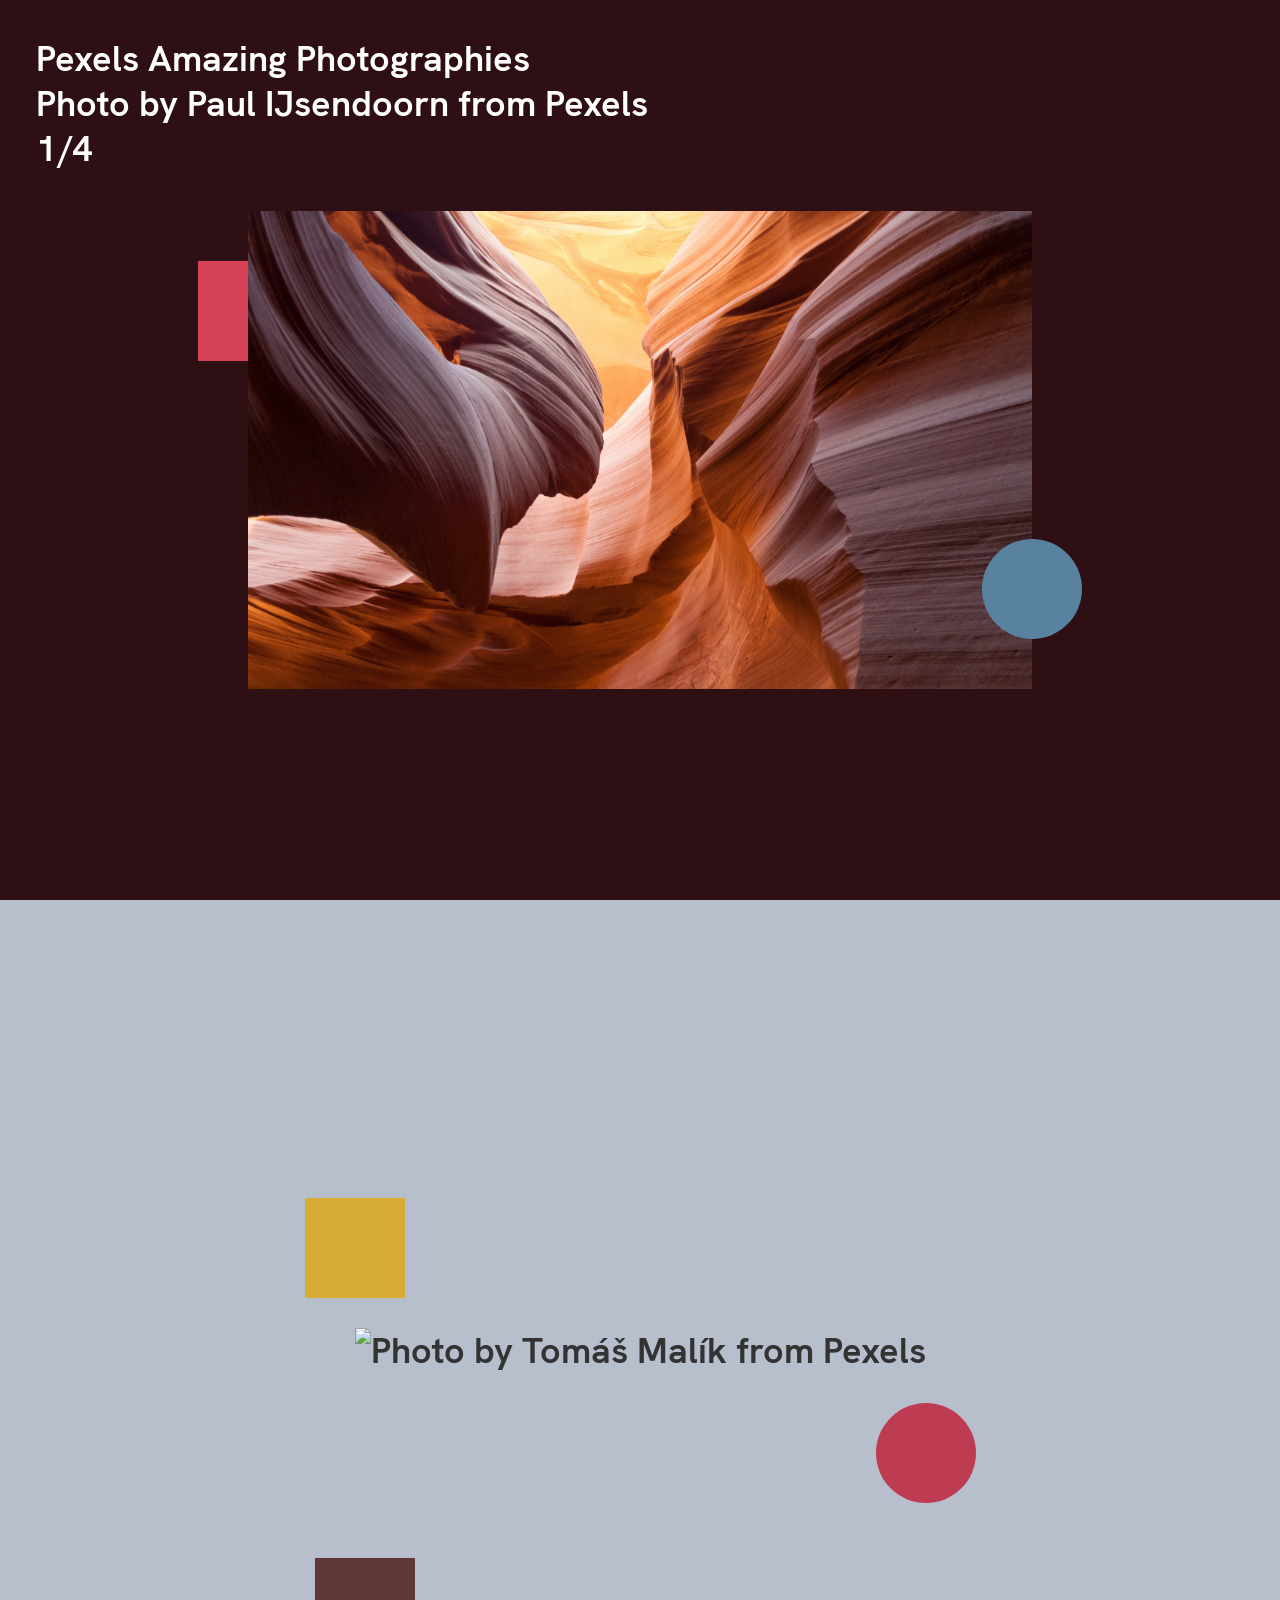
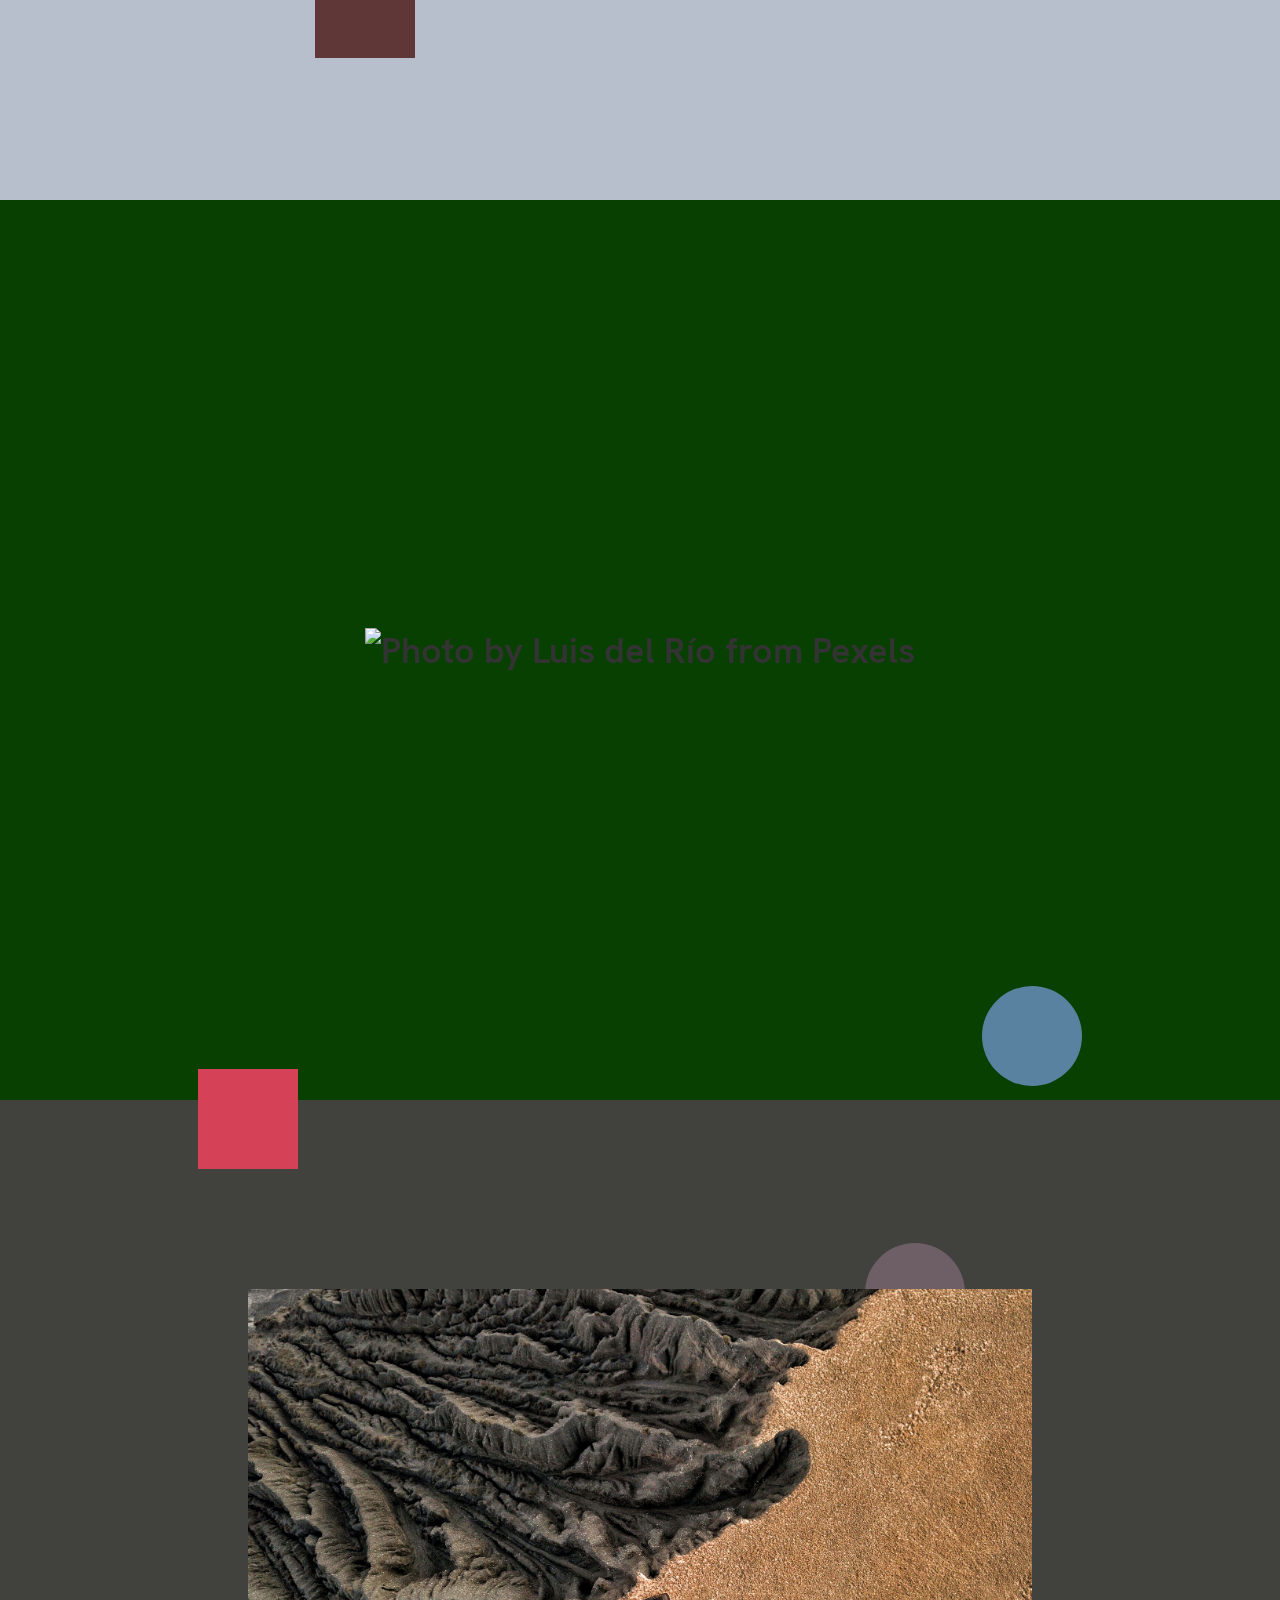
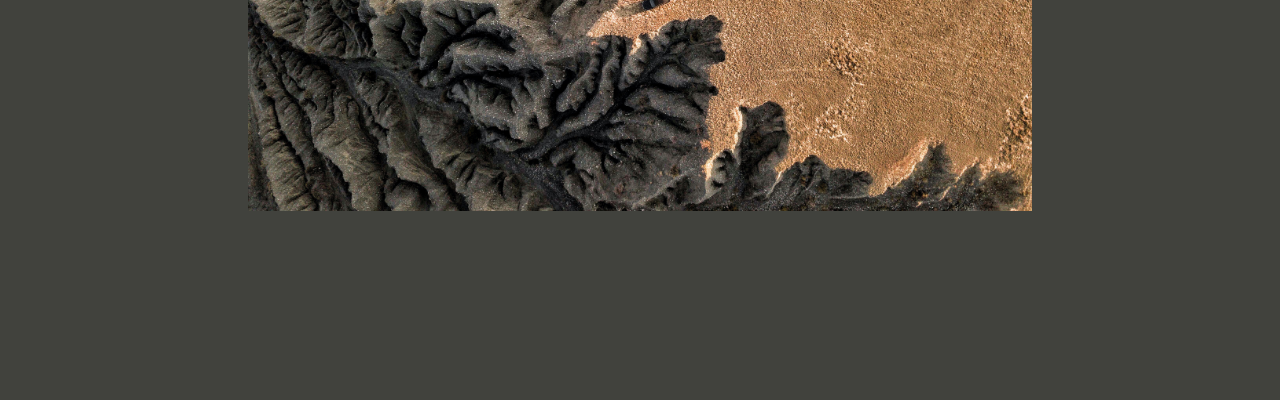
==== index.html @ 28558c00 "Index change name" ====
<!DOCTYPE html>
<html lang="en">

<head>
    <meta charset="UTF-8">
    <meta name="viewport" content="width=device-width, initial-scale=1.0">
    <title>Document</title>
    <link rel="stylesheet" href="css/base.css">
    <link rel="stylesheet" href="css/app.css">

    <script src="js/app.js" defer></script>
</head>

<body>
    <div class="progress"></div>
    <header>
        <h1>Pexels Amazing Photographies</h1>
        <div class="client">Pexels</div>
        <div class="page">1/4</div>
        <!-- <div class="pixels">0</div> -->
    </header>

    <section class="s1" data-client="Photo by Paul IJsendoorn from Pexels" data-page="1/4" data-is-dark="yes">
        <div class="content">
            <div class="square" data-parallax="0.1"></div>
            <img src="img/pexels-paul-ijsendoorn-33041.jpg" alt="Photo by Paul IJsendoorn from Pexels">
            <div class="circle" data-parallax="-0.1"></div>
        </div>
    </section>

    <section class="s2" data-client="Photo by Tomáš Malík from Pexels" data-page="2/4">
        <div class="content">
            <div class="circle" data-parallax="-0.2"></div>
            <img src="img/pexels-tomáš-malík-3509971.jpg" alt="Photo by Tomáš Malík from Pexels">
            <!-- srcset="img/image2.jpg, img/image2-2x.jpg 2x" -->
            <div class="square" data-parallax="0.2"></div>
        </div>
    </section>

    <section class="s3" data-client="Photo by Luis del Río from Pexels" data-page="3/4" data-is-dark="yes">
        <div class="content">
            <div class="circle" data-parallax="-0.4"></div>
            <img src="img/pexels-luis-del-río-15286.jpg" alt="Photo by Luis del Río from Pexels">
            <div class="square" data-parallax="0.4"></div>
        </div>
    </section>

    <section class="s4" data-client="Photo by Mengliu Di from Pexels" data-page="4/4" data-is-dark="yes">
        <div class="content">
            <div class="circle" data-parallax="0.25"></div>
            <img src="img/pexels-mengliu-di-3064079.jpg" alt="Photo by Mengliu Di from Pexels">
            <div class="square" data-parallax="0.1"></div>
        </div>
    </section>

</body>

</html>
---- css/base.css ----
html,
body,
div,
span,
applet,
object,
iframe,
h1,
h2,
h3,
h4,
h5,
h6,
p,
blockquote,
pre,
a,
abbr,
acronym,
address,
big,
cite,
code,
del,
dfn,
em,
img,
ins,
kbd,
q,
s,
samp,
small,
strike,
strong,
sub,
sup,
tt,
var,
b,
u,
i,
center,
dl,
dt,
dd,
ol,
ul,
li,
fieldset,
form,
label,
legend,
table,
caption,
tbody,
tfoot,
thead,
tr,
th,
td,
article,
aside,
canvas,
details,
embed,
figure,
figcaption,
footer,
header,
hgroup,
menu,
nav,
output,
ruby,
section,
summary,
time,
mark,
audio,
video {
    margin: 0;
    padding: 0;
    border: 0;
    font-size: 100%;
    font: inherit;
    vertical-align: baseline;
}


/* HTML5 display-role reset for older browsers */

article,
aside,
details,
figcaption,
figure,
footer,
header,
hgroup,
menu,
nav,
section {
    display: block;
}

body {
    line-height: 1;
}

ol,
ul {
    list-style: none;
}

blockquote,
q {
    quotes: none;
}

blockquote:before,
blockquote:after,
q:before,
q:after {
    content: '';
    content: none;
}

table {
    border-collapse: collapse;
    border-spacing: 0;
}

img,
iframe {
    vertical-align: bottom;
    max-width: 100%;
}

input,
textarea,
select {
    font: inherit;
}

* {
    -webkit-box-sizing: border-box;
    -moz-box-sizing: border-box;
    box-sizing: border-box;
    -webkit-font-smoothing: antialiased;
    text-rendering: optimizeLegibility;
}
---- css/app.css ----
@font-face {
    font-family: "HK Grotesk";
    src: url("/fonts/HKGrotesk-Bold.woff2") format("woff2"), url("/fonts/HKGrotesk-Bold.woff") format("woff");
}

body {
    font-family: "HK Grotesk", Arial, Helvetica, sans-serif;
    font-size: 36px;
    line-height: 1.25;
    background-color: white;
    color: #333333;
}

.progress {
    position: fixed;
    top: 0;
    left: 0;
    width: 0%;
    height: 10px;
    background-color: #333333;
    z-index: 1;
    transition: background-color 0.25s ease;
}

.progress.white {
    background-color: white;
}

header {
    position: fixed;
    top: 36px;
    left: 36px;
    z-index: 1;
    transition: color 0.25s ease;
}

header.white {
    color: white;
}

section {
    background-color: #2D0F14;
    min-height: 100vh;
    padding: 80px;
    display: flex;
    justify-content: center;
    align-items: center;
}

.content {
    position: relative;
    max-width: 70%;
}

.content img {
    position: relative;
}

.square {
    width: 100px;
    height: 100px;
    background-color: #d54156;
    position: absolute;
    top: 50px;
    left: -50px;
}

.circle {
    width: 100px;
    height: 100px;
    background-color: #5982a0;
    position: absolute;
    bottom: 50px;
    right: -50px;
    border-radius: 50%;
}

section.s2 {
    background-color: #B7BFCC;
}

section.s2 .square {
    background-color: #d6ac35;
}

section.s2 .circle {
    background-color: #be3c52;
}

section.s3 {
    background-color: #074000;
}

section.s3 .square {
    background-color: #5f3736;
}

section.s3 .circle {
    background-color: #6e5f67;
}

section.s4 {
    background-color: #41423D;
}

section.s4 .square {
    background-color: #d54156;
}

section.s4 .circle {
    background-color: #5982a0;
}
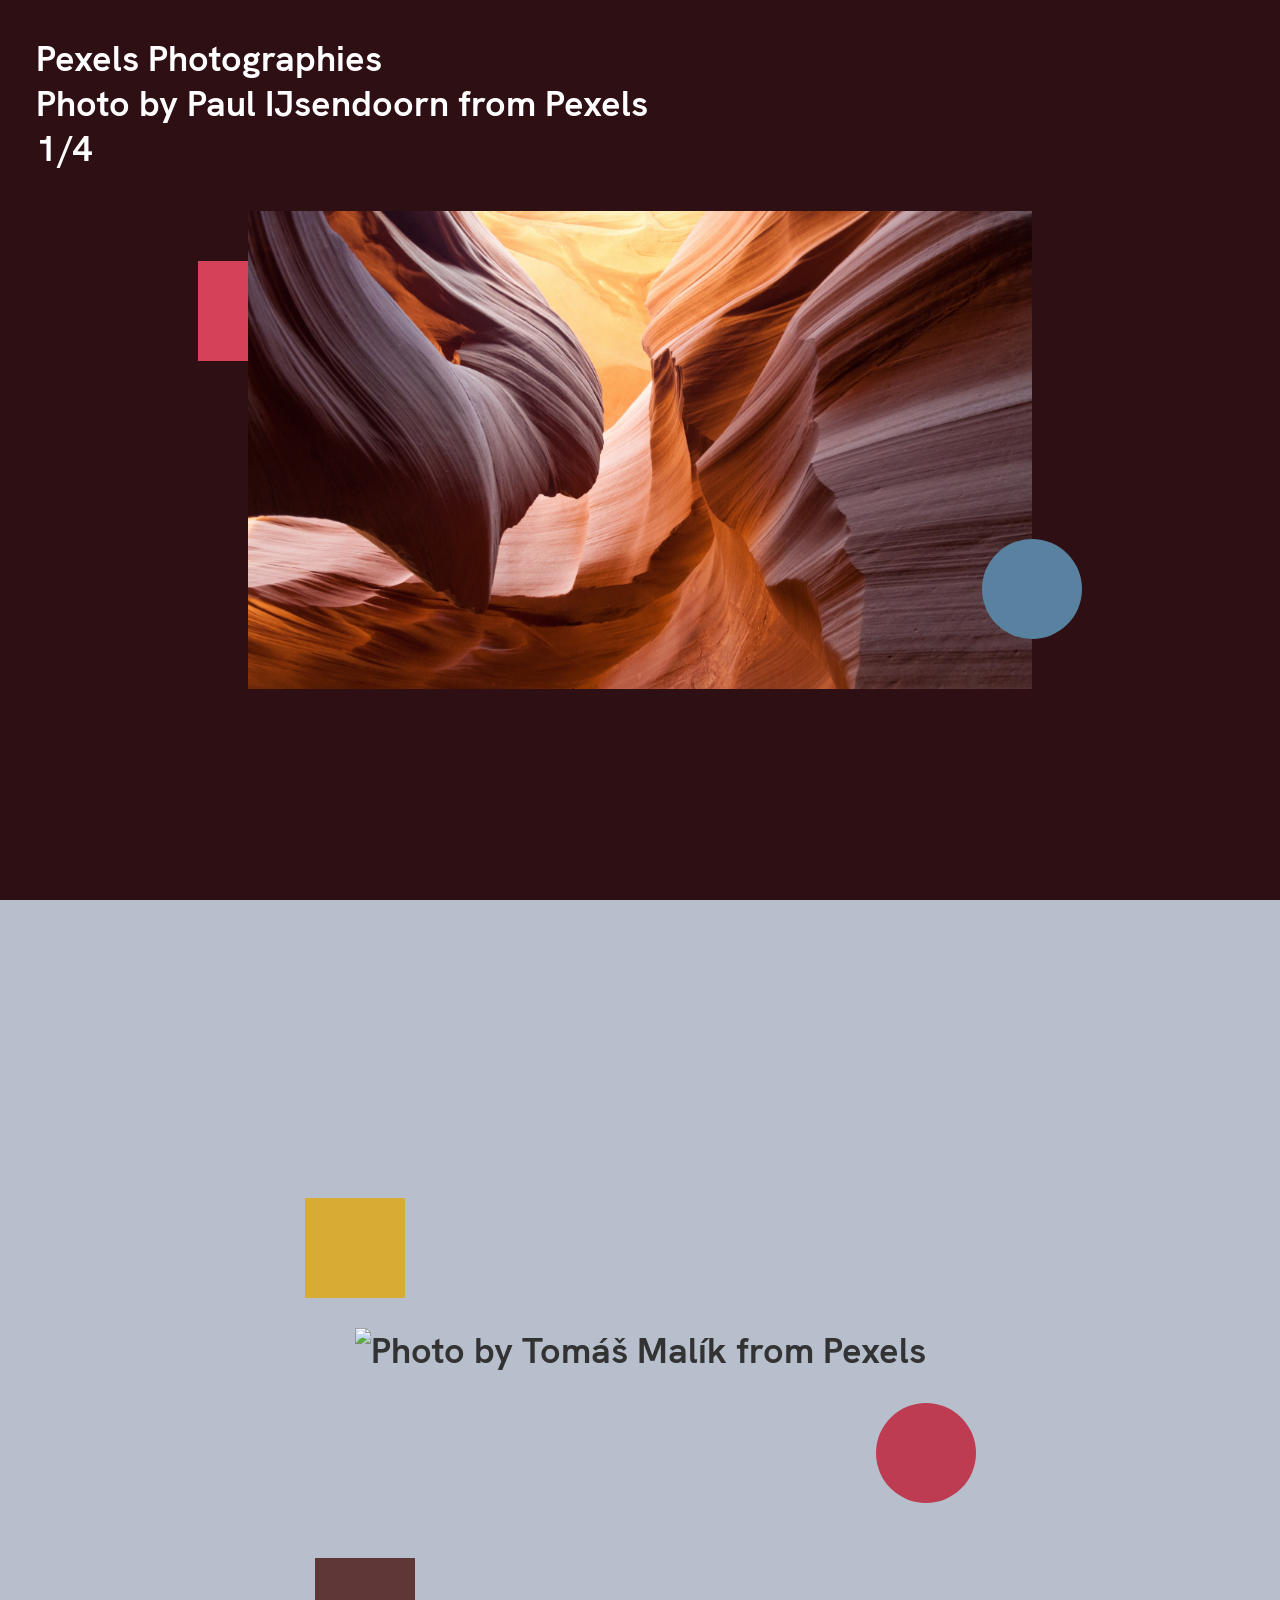
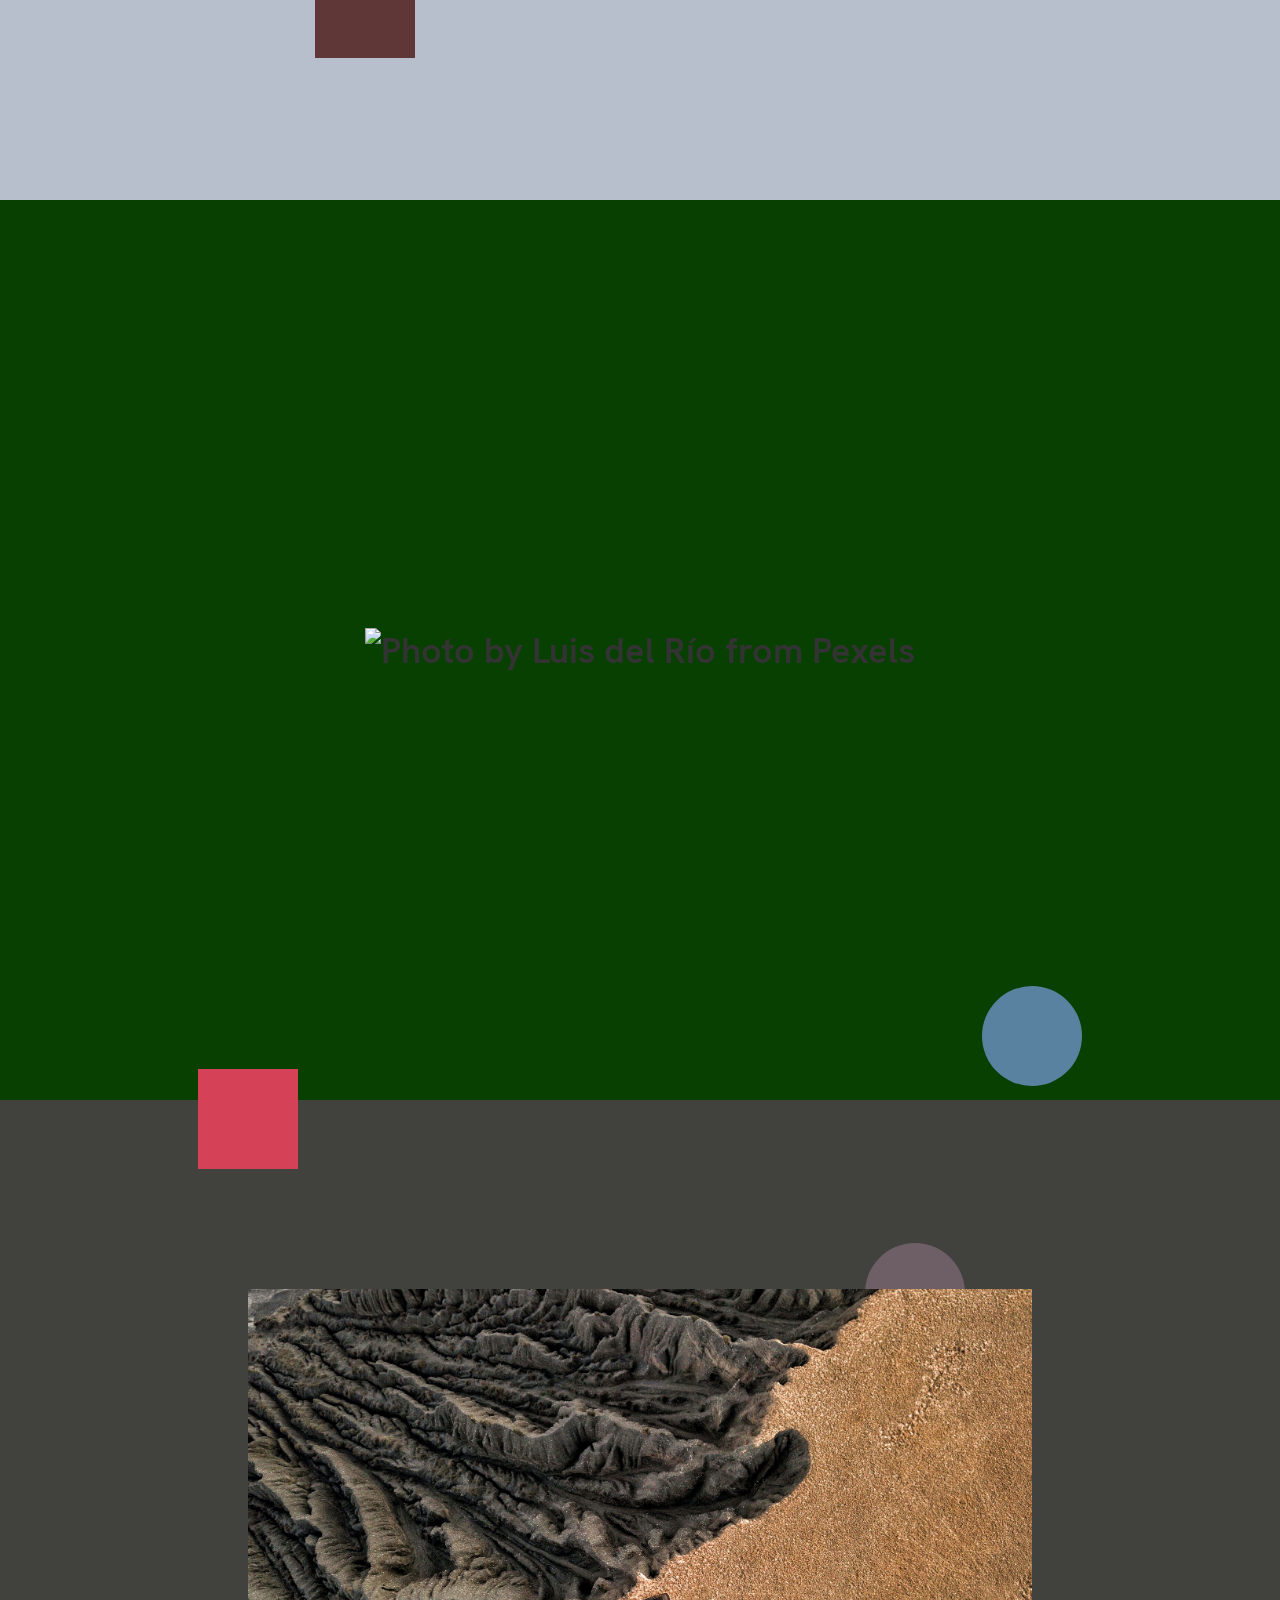
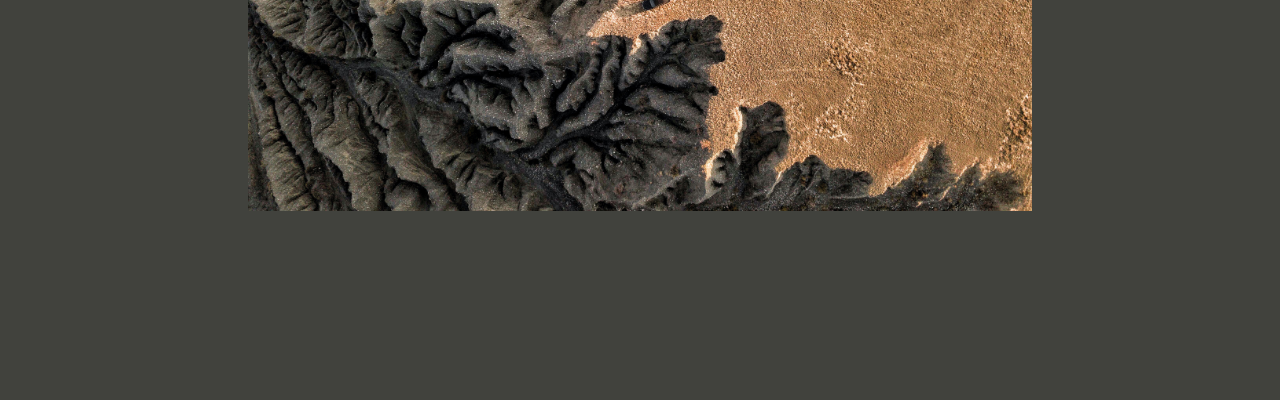
==== commit 2b39312e: "Title change" ====
--- a/index.html
+++ b/index.html
@@ -14,7 +14,7 @@
 <body>
     <div class="progress"></div>
     <header>
-        <h1>Pexels Amazing Photographies</h1>
+        <h1>Pexels Photographies</h1>
         <div class="client">Pexels</div>
         <div class="page">1/4</div>
         <!-- <div class="pixels">0</div> -->
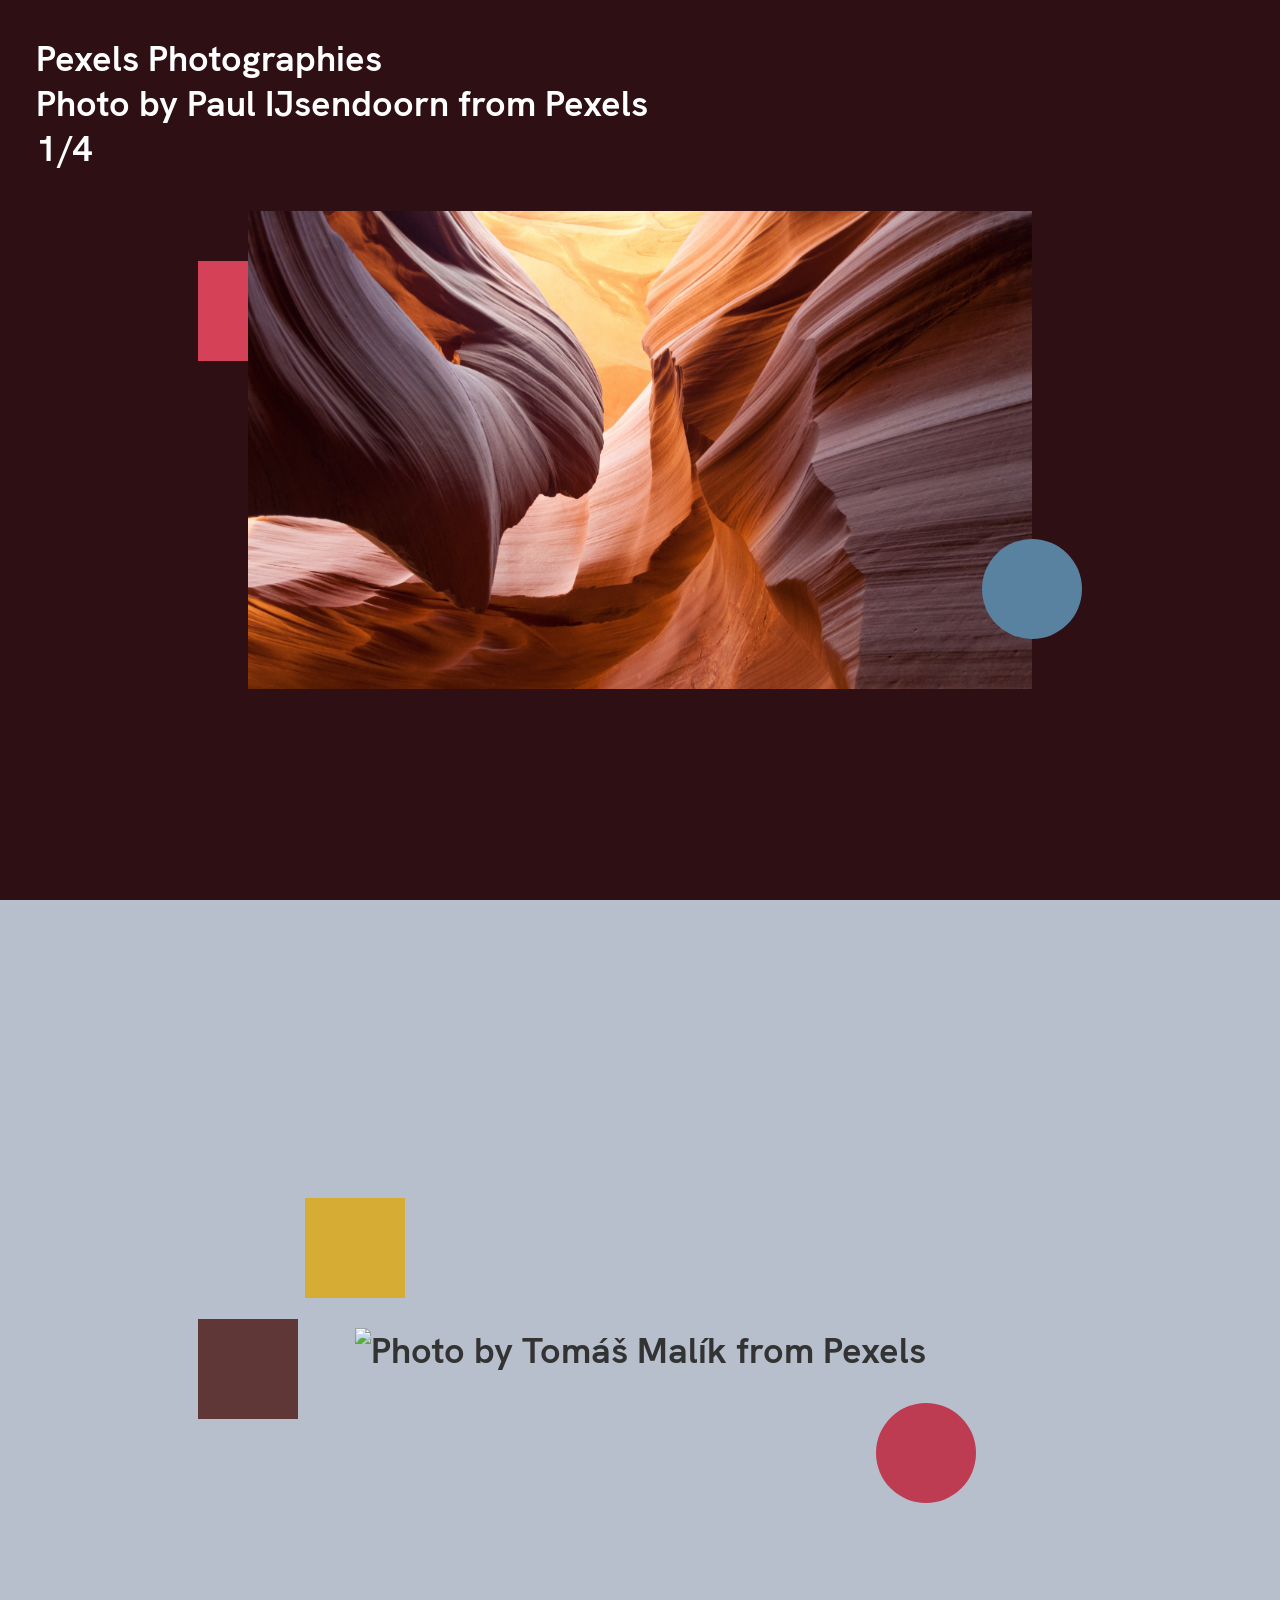
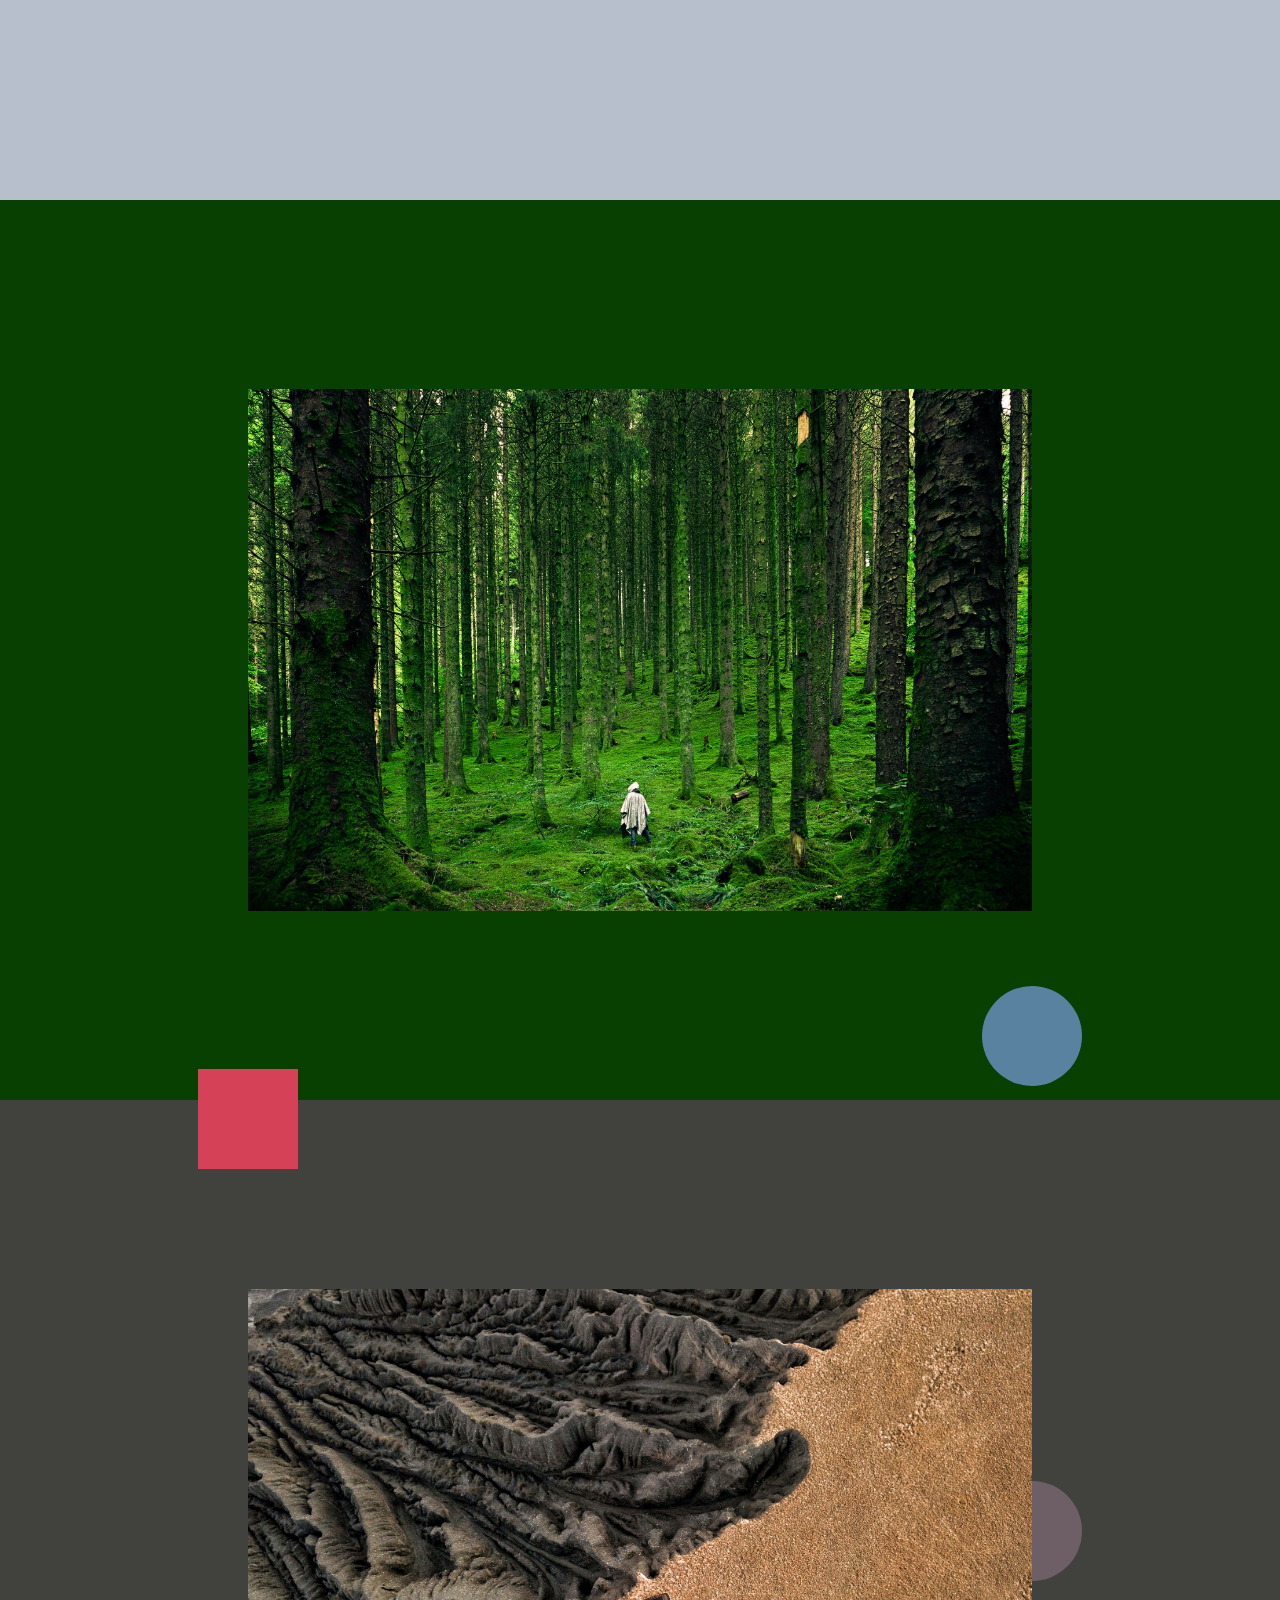
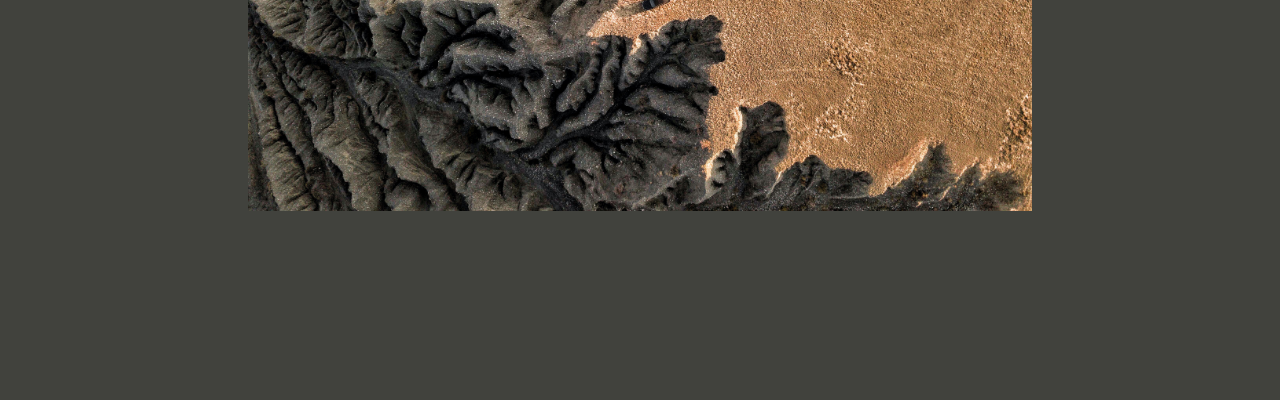
==== commit c50e55df: "Change pictures" ====
--- a/index.html
+++ b/index.html
@@ -23,7 +23,7 @@
     <section class="s1" data-client="Photo by Paul IJsendoorn from Pexels" data-page="1/4" data-is-dark="yes">
         <div class="content">
             <div class="square" data-parallax="0.1"></div>
-            <img src="img/pexels-paul-ijsendoorn-33041.jpg" alt="Photo by Paul IJsendoorn from Pexels">
+            <img src="img/pexels-33041.jpg" alt="Photo by Paul IJsendoorn from Pexels">
             <div class="circle" data-parallax="-0.1"></div>
         </div>
     </section>
@@ -31,7 +31,7 @@
     <section class="s2" data-client="Photo by Tomáš Malík from Pexels" data-page="2/4">
         <div class="content">
             <div class="circle" data-parallax="-0.2"></div>
-            <img src="img/pexels-tomáš-malík-3509971.jpg" alt="Photo by Tomáš Malík from Pexels">
+            <img src="img/pexels-3509971.jpg" alt="Photo by Tomáš Malík from Pexels">
             <!-- srcset="img/image2.jpg, img/image2-2x.jpg 2x" -->
             <div class="square" data-parallax="0.2"></div>
         </div>
@@ -40,7 +40,7 @@
     <section class="s3" data-client="Photo by Luis del Río from Pexels" data-page="3/4" data-is-dark="yes">
         <div class="content">
             <div class="circle" data-parallax="-0.4"></div>
-            <img src="img/pexels-luis-del-río-15286.jpg" alt="Photo by Luis del Río from Pexels">
+            <img src="img/pexels-15286.jpg" alt="Photo by Luis del Río from Pexels">
             <div class="square" data-parallax="0.4"></div>
         </div>
     </section>
@@ -48,7 +48,7 @@
     <section class="s4" data-client="Photo by Mengliu Di from Pexels" data-page="4/4" data-is-dark="yes">
         <div class="content">
             <div class="circle" data-parallax="0.25"></div>
-            <img src="img/pexels-mengliu-di-3064079.jpg" alt="Photo by Mengliu Di from Pexels">
+            <img src="img/pexels-3064079.jpg" alt="Photo by Mengliu Di from Pexels">
             <div class="square" data-parallax="0.1"></div>
         </div>
     </section>
